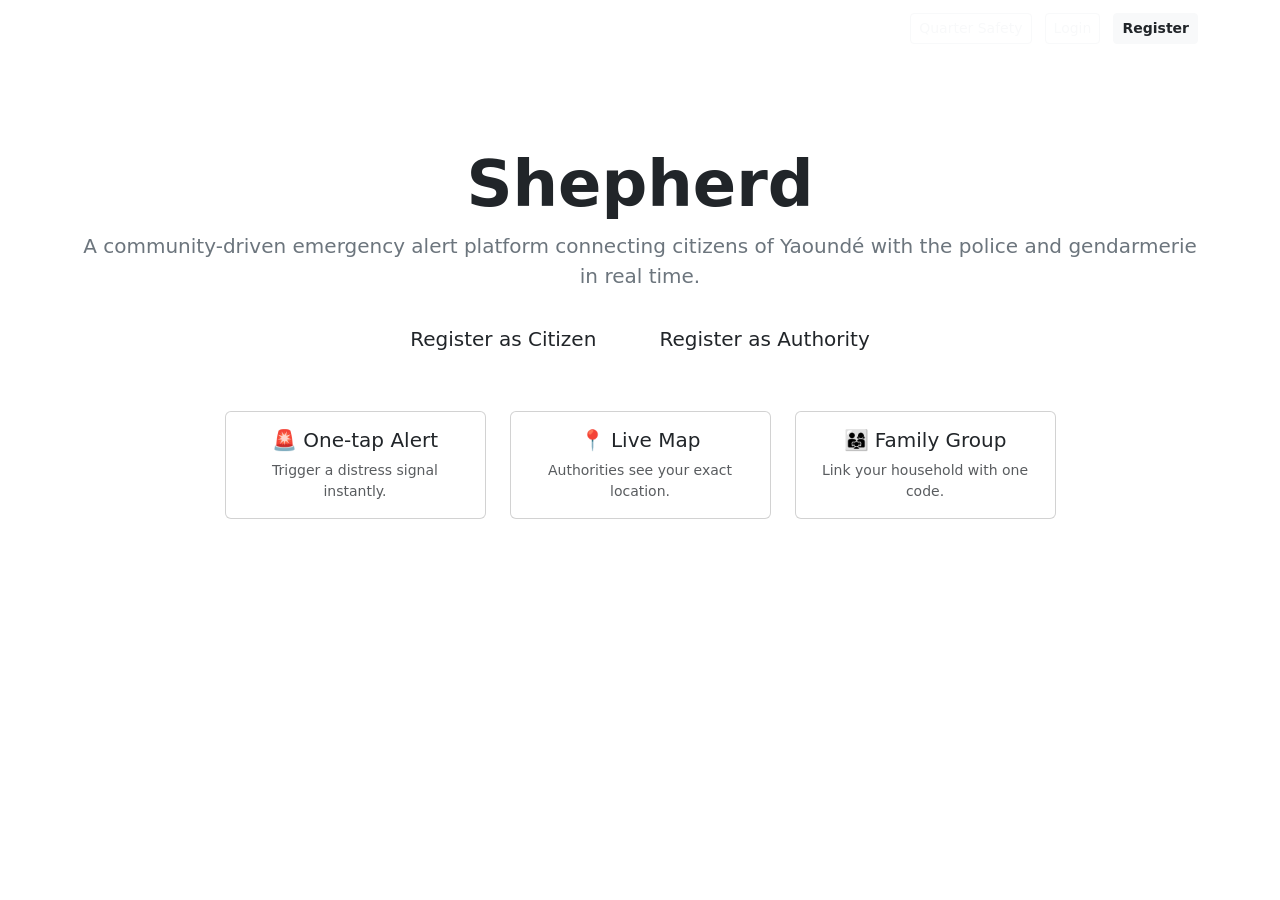
==== src/main/resources/templates/index.html @ 5f276724 "Shepherd - initial commit" ====
<!DOCTYPE html>
<html xmlns:th="http://www.thymeleaf.org">
<head>
  <meta charset="UTF-8"/>
  <title>Shepherd — Community Safety for Yaoundé</title>
  <link href="https://cdn.jsdelivr.net/npm/bootstrap@5.3.2/dist/css/bootstrap.min.css" rel="stylesheet"/>
  <link rel="stylesheet" href="/css/shepherd.css"/>
</head>
<body>
  <nav class="navbar navbar-expand-lg navbar-shepherd">
    <div class="container">
      <a class="navbar-brand text-white fw-bold" href="/">Shepherd</a>
      <div>
        <a href="/quarters" class="btn btn-outline-light btn-sm me-2">Quarter Safety</a>
        <a href="/login" class="btn btn-outline-light btn-sm me-2">Login</a>
        <a href="/register" class="btn btn-light btn-sm fw-bold" style="color:var(--sky);">Register</a>
      </div>
    </div>
  </nav>

  <div class="container text-center" style="margin-top:10vh;">
    <h1 class="display-3 fw-bold" style="color:var(--sky);">Shepherd</h1>
    <p class="lead text-secondary">
      A community-driven emergency alert platform connecting citizens of Yaoundé
      with the police and gendarmerie in real time.
    </p>
    <div class="mt-4">
      <a href="/register" class="btn btn-shepherd btn-lg me-2 px-4">Register as Citizen</a>
      <a href="/authority-register" class="btn btn-outline-shepherd btn-lg px-4">Register as Authority</a>
    </div>

    <div class="row mt-5 justify-content-center">
      <div class="col-md-3 mb-3">
        <div class="card p-3">
          <h5>🚨 One-tap Alert</h5>
          <p class="small text-muted mb-0">Trigger a distress signal instantly.</p>
        </div>
      </div>
      <div class="col-md-3 mb-3">
        <div class="card p-3">
          <h5>📍 Live Map</h5>
          <p class="small text-muted mb-0">Authorities see your exact location.</p>
        </div>
      </div>
      <div class="col-md-3 mb-3">
        <div class="card p-3">
          <h5>👨‍👩‍👧 Family Group</h5>
          <p class="small text-muted mb-0">Link your household with one code.</p>
        </div>
      </div>
    </div>
  </div>
</body>
</html>
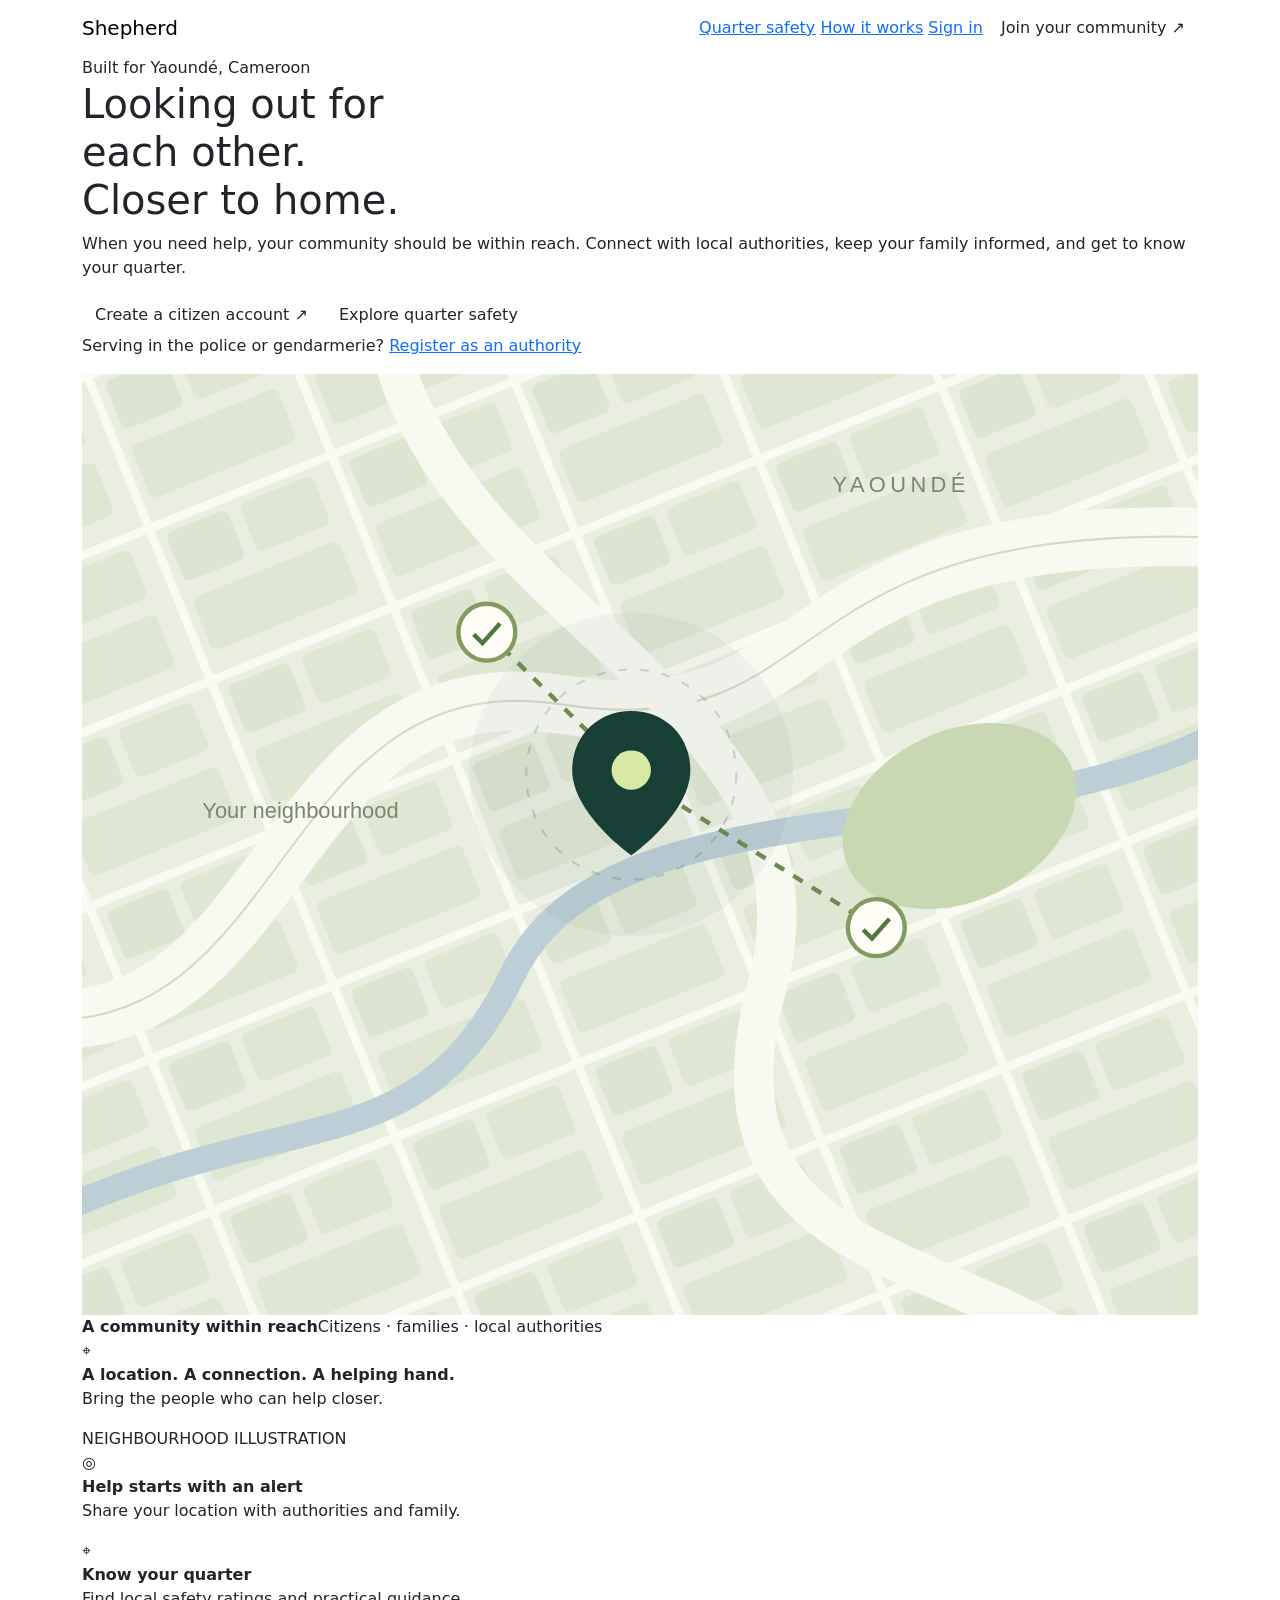
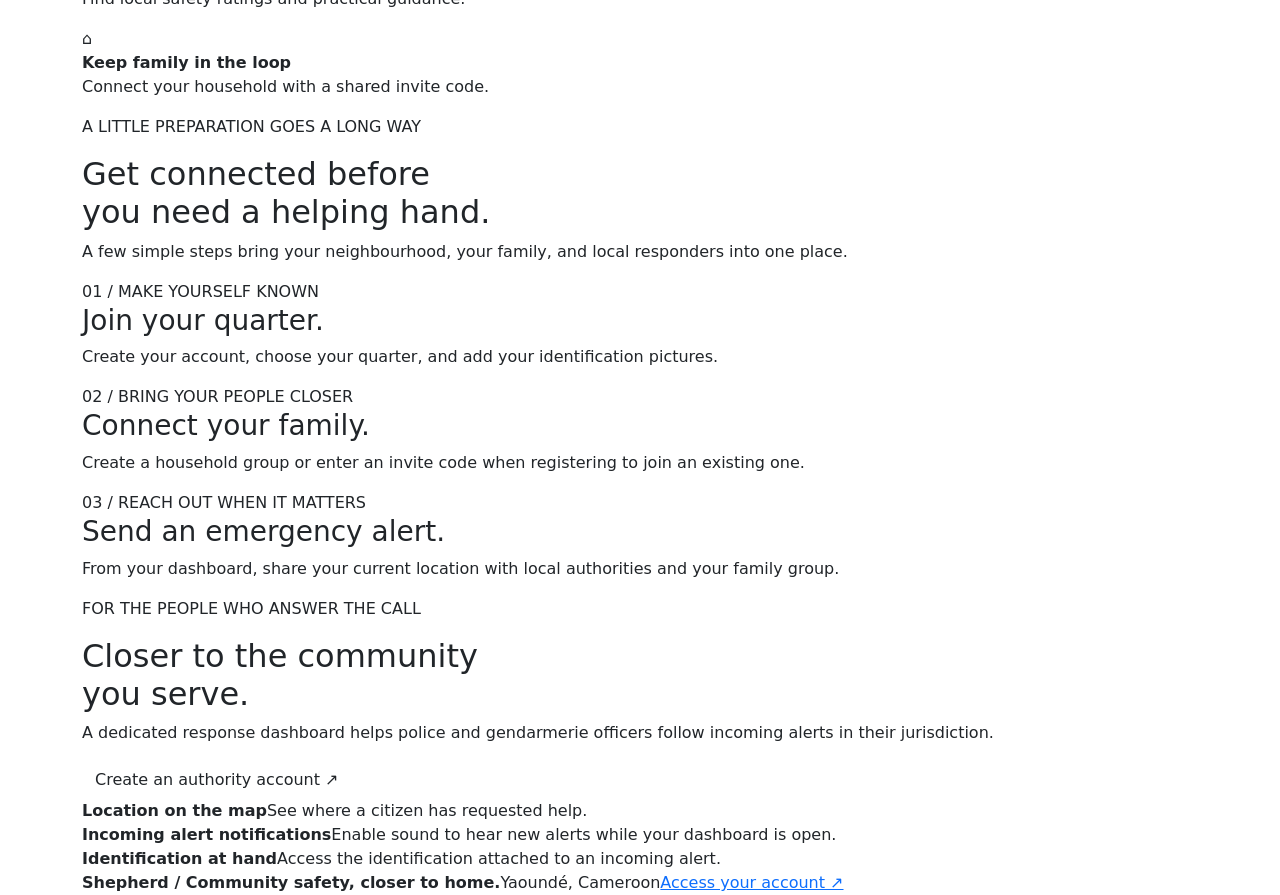
==== commit 627b4592: "Redesign Shepherd frontend and improve dashboard interactions" ====
--- a/src/main/resources/templates/index.html
+++ b/src/main/resources/templates/index.html
@@ -1,54 +1,71 @@
 <!DOCTYPE html>
-<html xmlns:th="http://www.thymeleaf.org">
+<html lang="en" xmlns:th="http://www.thymeleaf.org">
 <head>
   <meta charset="UTF-8"/>
-  <title>Shepherd — Community Safety for Yaoundé</title>
+  <meta name="viewport" content="width=device-width, initial-scale=1"/>
+  <meta name="theme-color" content="#173f35"/>
+  <meta name="description" content="Shepherd connects citizens of Yaoundé with local authorities and their families through location-based emergency alerts and quarter safety guidance."/>
+  <title>Shepherd — A safer community, together</title>
   <link href="https://cdn.jsdelivr.net/npm/bootstrap@5.3.2/dist/css/bootstrap.min.css" rel="stylesheet"/>
-  <link rel="stylesheet" href="/css/shepherd.css"/>
+  <link rel="stylesheet" href="shepherd.css" th:href="@{/css/shepherd.css}"/>
 </head>
-<body>
-  <nav class="navbar navbar-expand-lg navbar-shepherd">
+<body class="home">
+  <nav class="navbar navbar-expand-lg navbar-shepherd home-nav" aria-label="Main navigation">
     <div class="container">
-      <a class="navbar-brand text-white fw-bold" href="/">Shepherd</a>
-      <div>
-        <a href="/quarters" class="btn btn-outline-light btn-sm me-2">Quarter Safety</a>
-        <a href="/login" class="btn btn-outline-light btn-sm me-2">Login</a>
-        <a href="/register" class="btn btn-light btn-sm fw-bold" style="color:var(--sky);">Register</a>
+      <a class="navbar-brand" href="index.html" th:href="@{/}">Shepherd<span class="visually-hidden"> home</span></a>
+      <div class="home-links">
+        <a href="quarters.html" th:href="@{/quarters}">Quarter safety</a>
+        <a href="#how-it-works" class="hide-mobile">How it works</a>
+        <a href="login.html" th:href="@{/login}">Sign in</a>
+        <a href="register.html" th:href="@{/register}" class="btn btn-shepherd">Join your community <span aria-hidden="true">↗</span></a>
       </div>
     </div>
   </nav>
-
-  <div class="container text-center" style="margin-top:10vh;">
-    <h1 class="display-3 fw-bold" style="color:var(--sky);">Shepherd</h1>
-    <p class="lead text-secondary">
-      A community-driven emergency alert platform connecting citizens of Yaoundé
-      with the police and gendarmerie in real time.
-    </p>
-    <div class="mt-4">
-      <a href="/register" class="btn btn-shepherd btn-lg me-2 px-4">Register as Citizen</a>
-      <a href="/authority-register" class="btn btn-outline-shepherd btn-lg px-4">Register as Authority</a>
-    </div>
-
-    <div class="row mt-5 justify-content-center">
-      <div class="col-md-3 mb-3">
-        <div class="card p-3">
-          <h5>🚨 One-tap Alert</h5>
-          <p class="small text-muted mb-0">Trigger a distress signal instantly.</p>
+  <main id="main" class="container">
+    <section class="hero" aria-labelledby="hero-title">
+      <div class="hero-copy">
+        <div class="location-tag">Built for Yaoundé, Cameroon</div>
+        <h1 id="hero-title">Looking out for<br/>each other.<br/><span>Closer to home.</span></h1>
+        <p>When you need help, your community should be within reach. Connect with local authorities, keep your family informed, and get to know your quarter.</p>
+        <div class="hero-actions">
+          <a class="btn btn-shepherd" href="register.html" th:href="@{/register}">Create a citizen account <span aria-hidden="true">↗</span></a>
+          <a class="btn btn-outline-shepherd" href="quarters.html" th:href="@{/quarters}">Explore quarter safety</a>
         </div>
+        <p class="hero-note">Serving in the police or gendarmerie? <a href="authority-register.html" th:href="@{/authority-register}">Register as an authority</a></p>
       </div>
-      <div class="col-md-3 mb-3">
-        <div class="card p-3">
-          <h5>📍 Live Map</h5>
-          <p class="small text-muted mb-0">Authorities see your exact location.</p>
-        </div>
+      <div class="hero-map">
+        <svg class="illustrated-map" viewBox="0 0 510 430" role="img" aria-label="Illustration of a connected neighbourhood in Yaoundé">
+          <defs><pattern id="blocks" width="90" height="75" patternUnits="userSpaceOnUse" patternTransform="rotate(-22)"><rect width="90" height="75" fill="#e9eee0"/><rect x="8" y="7" width="30" height="24" rx="3" fill="#dce5cf"/><rect x="44" y="7" width="36" height="24" rx="3" fill="#dfe7d3"/><rect x="8" y="39" width="72" height="26" rx="3" fill="#dfe7d3"/><path d="M0 0H90M0 0V75" stroke="#f9faf2" stroke-width="8"/></pattern></defs>
+          <rect width="510" height="430" fill="url(#blocks)"/>
+          <path d="M-20 295C95 302 90 131 219 151S309 65 525 75" fill="none" stroke="#f8faf1" stroke-width="27"/>
+          <path d="M-20 295C95 302 90 131 219 151S309 65 525 75" fill="none" stroke="#d4dcc6" stroke-width="1"/>
+          <path d="M138 -25C161 111 349 148 313 280S410 401 465 455" fill="none" stroke="#f8faf1" stroke-width="18"/>
+          <path d="M-30 392C90 330 152 367 197 274S430 224 539 154" fill="none" stroke="#bdcfd6" stroke-width="12"/>
+          <ellipse cx="401" cy="202" rx="56" ry="39" fill="#c8d8b3" transform="rotate(-25 401 202)"/>
+          <circle cx="251" cy="183" r="74" fill="#173f35" opacity=".045"/><circle cx="251" cy="183" r="48" fill="none" stroke="#173f35" stroke-opacity=".18" stroke-dasharray="4 6"/>
+          <path d="M185 118L251 183L363 253" fill="none" stroke="#6d8a52" stroke-width="2" stroke-dasharray="5 5"/>
+          <circle cx="185" cy="118" r="13" fill="#fffdf6" stroke="#819b62" stroke-width="2"/><path d="M179 119L183 123L191 114" fill="none" stroke="#547645" stroke-width="2"/>
+          <circle cx="363" cy="253" r="13" fill="#fffdf6" stroke="#819b62" stroke-width="2"/><path d="M357 254L361 258L369 249" fill="none" stroke="#547645" stroke-width="2"/>
+          <path d="M251 154C235 154 224 166 224 181C224 201 251 220 251 220S278 201 278 181C278 166 267 154 251 154" fill="#173f35"/><circle cx="251" cy="181" r="9" fill="#d7e9a3"/>
+          <text x="343" y="54" fill="#7a876f" font-size="10" font-family="sans-serif" letter-spacing="2">YAOUNDÉ</text><text x="55" y="203" fill="#7a876f" font-size="10" font-family="sans-serif">Your neighbourhood</text>
+        </svg>
+        <div class="map-top-label"><strong>A community within reach</strong><span>Citizens · families · local authorities</span></div>
+        <div class="map-card"><div class="map-card-icon" aria-hidden="true">⌖</div><div><strong>A location. A connection. A helping hand.</strong><p>Bring the people who can help closer.</p></div></div>
+        <span class="map-note">NEIGHBOURHOOD ILLUSTRATION</span>
       </div>
-      <div class="col-md-3 mb-3">
-        <div class="card p-3">
-          <h5>👨‍👩‍👧 Family Group</h5>
-          <p class="small text-muted mb-0">Link your household with one code.</p>
-        </div>
-      </div>
-    </div>
-  </div>
+    </section>
+    <section class="feature-strip" aria-label="Platform features">
+      <div class="strip-item"><span class="feature-icon" aria-hidden="true">◎</span><div><strong>Help starts with an alert</strong><p>Share your location with authorities and family.</p></div></div>
+      <div class="strip-item"><span class="feature-icon" aria-hidden="true">⌖</span><div><strong>Know your quarter</strong><p>Find local safety ratings and practical guidance.</p></div></div>
+      <div class="strip-item"><span class="feature-icon" aria-hidden="true">⌂</span><div><strong>Keep family in the loop</strong><p>Connect your household with a shared invite code.</p></div></div>
+    </section>
+    <section id="how-it-works" class="how-section" aria-labelledby="how-title">
+      <div class="section-intro"><div><p class="eyebrow">A LITTLE PREPARATION GOES A LONG WAY</p><h2 id="how-title">Get connected before<br/>you need a helping hand.</h2></div><p>A few simple steps bring your neighbourhood, your family, and local responders into one place.</p></div>
+      <div class="steps"><article class="step"><span class="step-number">01 / MAKE YOURSELF KNOWN</span><h3>Join your quarter.</h3><p>Create your account, choose your quarter, and add your identification pictures.</p></article><article class="step"><span class="step-number">02 / BRING YOUR PEOPLE CLOSER</span><h3>Connect your family.</h3><p>Create a household group or enter an invite code when registering to join an existing one.</p></article><article class="step"><span class="step-number">03 / REACH OUT WHEN IT MATTERS</span><h3>Send an emergency alert.</h3><p>From your dashboard, share your current location with local authorities and your family group.</p></article></div>
+    </section>
+    <section class="community-band" aria-labelledby="community-title"><div><p class="eyebrow">FOR THE PEOPLE WHO ANSWER THE CALL</p><h2 id="community-title">Closer to the community<br/>you serve.</h2><p>A dedicated response dashboard helps police and gendarmerie officers follow incoming alerts in their jurisdiction.</p><a href="authority-register.html" th:href="@{/authority-register}" class="btn btn-shepherd">Create an authority account <span aria-hidden="true">↗</span></a></div><div class="community-facts"><div><strong>Location on the map</strong><span>See where a citizen has requested help.</span></div><div><strong>Incoming alert notifications</strong><span>Enable sound to hear new alerts while your dashboard is open.</span></div><div><strong>Identification at hand</strong><span>Access the identification attached to an incoming alert.</span></div></div></section>
+  </main>
+  <footer class="site-footer"><div class="container footer-inner"><strong>Shepherd / Community safety, closer to home.</strong><span>Yaoundé, Cameroon</span><a href="login.html" th:href="@{/login}">Access your account ↗</a></div></footer>
+  <script src="shepherd.js" th:src="@{/js/shepherd.js}" defer></script>
 </body>
-</html>+</html>
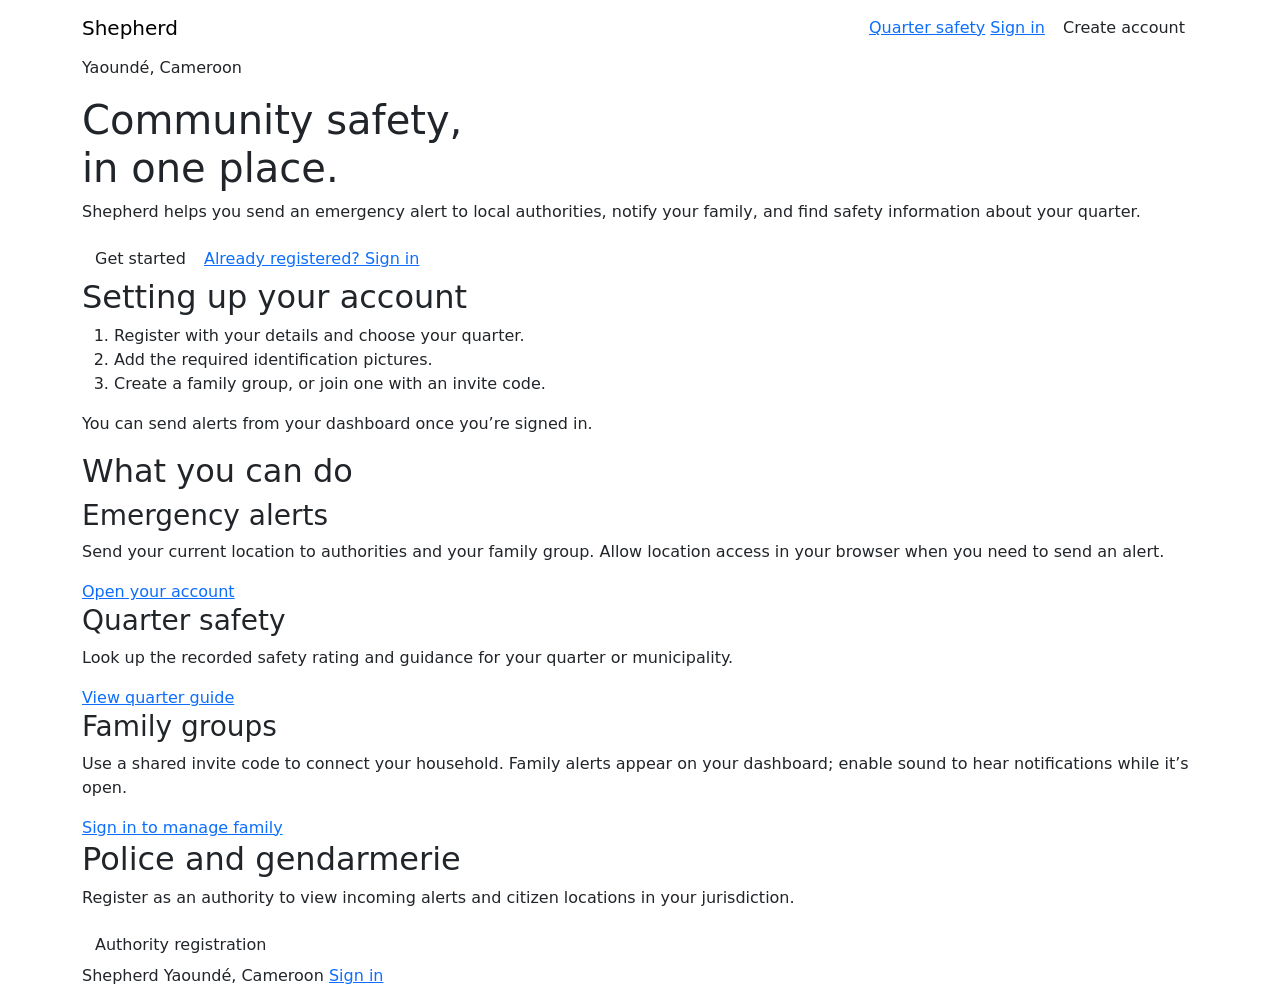
==== commit 3bd556de: "Simplify frontend with neutral styling and straightforward layouts" ====
--- a/src/main/resources/templates/index.html
+++ b/src/main/resources/templates/index.html
@@ -3,69 +3,81 @@
 <head>
   <meta charset="UTF-8"/>
   <meta name="viewport" content="width=device-width, initial-scale=1"/>
-  <meta name="theme-color" content="#173f35"/>
-  <meta name="description" content="Shepherd connects citizens of Yaoundé with local authorities and their families through location-based emergency alerts and quarter safety guidance."/>
-  <title>Shepherd — A safer community, together</title>
+  <meta name="theme-color" content="#ffffff"/>
+  <meta name="description" content="Emergency alerts, family groups and quarter safety information for residents of Yaoundé."/>
+  <title>Shepherd — Community safety in Yaoundé</title>
   <link href="https://cdn.jsdelivr.net/npm/bootstrap@5.3.2/dist/css/bootstrap.min.css" rel="stylesheet"/>
   <link rel="stylesheet" href="shepherd.css" th:href="@{/css/shepherd.css}"/>
 </head>
 <body class="home">
-  <nav class="navbar navbar-expand-lg navbar-shepherd home-nav" aria-label="Main navigation">
+  <nav class="navbar navbar-expand-lg navbar-shepherd" aria-label="Main navigation">
     <div class="container">
-      <a class="navbar-brand" href="index.html" th:href="@{/}">Shepherd<span class="visually-hidden"> home</span></a>
+      <a class="navbar-brand" href="index.html" th:href="@{/}">Shepherd</a>
       <div class="home-links">
         <a href="quarters.html" th:href="@{/quarters}">Quarter safety</a>
-        <a href="#how-it-works" class="hide-mobile">How it works</a>
         <a href="login.html" th:href="@{/login}">Sign in</a>
-        <a href="register.html" th:href="@{/register}" class="btn btn-shepherd">Join your community <span aria-hidden="true">↗</span></a>
+        <a href="register.html" th:href="@{/register}" class="btn btn-shepherd">Create account</a>
       </div>
     </div>
   </nav>
+
   <main id="main" class="container">
-    <section class="hero" aria-labelledby="hero-title">
-      <div class="hero-copy">
-        <div class="location-tag">Built for Yaoundé, Cameroon</div>
-        <h1 id="hero-title">Looking out for<br/>each other.<br/><span>Closer to home.</span></h1>
-        <p>When you need help, your community should be within reach. Connect with local authorities, keep your family informed, and get to know your quarter.</p>
-        <div class="hero-actions">
-          <a class="btn btn-shepherd" href="register.html" th:href="@{/register}">Create a citizen account <span aria-hidden="true">↗</span></a>
-          <a class="btn btn-outline-shepherd" href="quarters.html" th:href="@{/quarters}">Explore quarter safety</a>
+    <section class="home-intro" aria-labelledby="home-title">
+      <div>
+        <p class="home-location">Yaoundé, Cameroon</p>
+        <h1 id="home-title">Community safety,<br/>in one place.</h1>
+        <p class="intro-description">Shepherd helps you send an emergency alert to local authorities, notify your family, and find safety information about your quarter.</p>
+        <div class="home-actions">
+          <a class="btn btn-shepherd" href="register.html" th:href="@{/register}">Get started</a>
+          <a href="login.html" th:href="@{/login}">Already registered? Sign in</a>
         </div>
-        <p class="hero-note">Serving in the police or gendarmerie? <a href="authority-register.html" th:href="@{/authority-register}">Register as an authority</a></p>
       </div>
-      <div class="hero-map">
-        <svg class="illustrated-map" viewBox="0 0 510 430" role="img" aria-label="Illustration of a connected neighbourhood in Yaoundé">
-          <defs><pattern id="blocks" width="90" height="75" patternUnits="userSpaceOnUse" patternTransform="rotate(-22)"><rect width="90" height="75" fill="#e9eee0"/><rect x="8" y="7" width="30" height="24" rx="3" fill="#dce5cf"/><rect x="44" y="7" width="36" height="24" rx="3" fill="#dfe7d3"/><rect x="8" y="39" width="72" height="26" rx="3" fill="#dfe7d3"/><path d="M0 0H90M0 0V75" stroke="#f9faf2" stroke-width="8"/></pattern></defs>
-          <rect width="510" height="430" fill="url(#blocks)"/>
-          <path d="M-20 295C95 302 90 131 219 151S309 65 525 75" fill="none" stroke="#f8faf1" stroke-width="27"/>
-          <path d="M-20 295C95 302 90 131 219 151S309 65 525 75" fill="none" stroke="#d4dcc6" stroke-width="1"/>
-          <path d="M138 -25C161 111 349 148 313 280S410 401 465 455" fill="none" stroke="#f8faf1" stroke-width="18"/>
-          <path d="M-30 392C90 330 152 367 197 274S430 224 539 154" fill="none" stroke="#bdcfd6" stroke-width="12"/>
-          <ellipse cx="401" cy="202" rx="56" ry="39" fill="#c8d8b3" transform="rotate(-25 401 202)"/>
-          <circle cx="251" cy="183" r="74" fill="#173f35" opacity=".045"/><circle cx="251" cy="183" r="48" fill="none" stroke="#173f35" stroke-opacity=".18" stroke-dasharray="4 6"/>
-          <path d="M185 118L251 183L363 253" fill="none" stroke="#6d8a52" stroke-width="2" stroke-dasharray="5 5"/>
-          <circle cx="185" cy="118" r="13" fill="#fffdf6" stroke="#819b62" stroke-width="2"/><path d="M179 119L183 123L191 114" fill="none" stroke="#547645" stroke-width="2"/>
-          <circle cx="363" cy="253" r="13" fill="#fffdf6" stroke="#819b62" stroke-width="2"/><path d="M357 254L361 258L369 249" fill="none" stroke="#547645" stroke-width="2"/>
-          <path d="M251 154C235 154 224 166 224 181C224 201 251 220 251 220S278 201 278 181C278 166 267 154 251 154" fill="#173f35"/><circle cx="251" cy="181" r="9" fill="#d7e9a3"/>
-          <text x="343" y="54" fill="#7a876f" font-size="10" font-family="sans-serif" letter-spacing="2">YAOUNDÉ</text><text x="55" y="203" fill="#7a876f" font-size="10" font-family="sans-serif">Your neighbourhood</text>
-        </svg>
-        <div class="map-top-label"><strong>A community within reach</strong><span>Citizens · families · local authorities</span></div>
-        <div class="map-card"><div class="map-card-icon" aria-hidden="true">⌖</div><div><strong>A location. A connection. A helping hand.</strong><p>Bring the people who can help closer.</p></div></div>
-        <span class="map-note">NEIGHBOURHOOD ILLUSTRATION</span>
+      <aside class="getting-started" aria-labelledby="start-title">
+        <h2 id="start-title">Setting up your account</h2>
+        <ol>
+          <li>Register with your details and choose your quarter.</li>
+          <li>Add the required identification pictures.</li>
+          <li>Create a family group, or join one with an invite code.</li>
+        </ol>
+        <p>You can send alerts from your dashboard once you’re signed in.</p>
+      </aside>
+    </section>
+
+    <section class="home-services" aria-labelledby="services-title">
+      <h2 id="services-title">What you can do</h2>
+      <div class="service-row">
+        <h3>Emergency alerts</h3>
+        <p>Send your current location to authorities and your family group. Allow location access in your browser when you need to send an alert.</p>
+        <a href="login.html" th:href="@{/login}">Open your account</a>
+      </div>
+      <div class="service-row">
+        <h3>Quarter safety</h3>
+        <p>Look up the recorded safety rating and guidance for your quarter or municipality.</p>
+        <a href="quarters.html" th:href="@{/quarters}">View quarter guide</a>
+      </div>
+      <div class="service-row">
+        <h3>Family groups</h3>
+        <p>Use a shared invite code to connect your household. Family alerts appear on your dashboard; enable sound to hear notifications while it’s open.</p>
+        <a href="login.html" th:href="@{/login}">Sign in to manage family</a>
       </div>
     </section>
-    <section class="feature-strip" aria-label="Platform features">
-      <div class="strip-item"><span class="feature-icon" aria-hidden="true">◎</span><div><strong>Help starts with an alert</strong><p>Share your location with authorities and family.</p></div></div>
-      <div class="strip-item"><span class="feature-icon" aria-hidden="true">⌖</span><div><strong>Know your quarter</strong><p>Find local safety ratings and practical guidance.</p></div></div>
-      <div class="strip-item"><span class="feature-icon" aria-hidden="true">⌂</span><div><strong>Keep family in the loop</strong><p>Connect your household with a shared invite code.</p></div></div>
+
+    <section class="authority-note" aria-labelledby="authority-title">
+      <div>
+        <h2 id="authority-title">Police and gendarmerie</h2>
+        <p>Register as an authority to view incoming alerts and citizen locations in your jurisdiction.</p>
+      </div>
+      <a class="btn btn-outline-shepherd" href="authority-register.html" th:href="@{/authority-register}">Authority registration</a>
     </section>
-    <section id="how-it-works" class="how-section" aria-labelledby="how-title">
-      <div class="section-intro"><div><p class="eyebrow">A LITTLE PREPARATION GOES A LONG WAY</p><h2 id="how-title">Get connected before<br/>you need a helping hand.</h2></div><p>A few simple steps bring your neighbourhood, your family, and local responders into one place.</p></div>
-      <div class="steps"><article class="step"><span class="step-number">01 / MAKE YOURSELF KNOWN</span><h3>Join your quarter.</h3><p>Create your account, choose your quarter, and add your identification pictures.</p></article><article class="step"><span class="step-number">02 / BRING YOUR PEOPLE CLOSER</span><h3>Connect your family.</h3><p>Create a household group or enter an invite code when registering to join an existing one.</p></article><article class="step"><span class="step-number">03 / REACH OUT WHEN IT MATTERS</span><h3>Send an emergency alert.</h3><p>From your dashboard, share your current location with local authorities and your family group.</p></article></div>
-    </section>
-    <section class="community-band" aria-labelledby="community-title"><div><p class="eyebrow">FOR THE PEOPLE WHO ANSWER THE CALL</p><h2 id="community-title">Closer to the community<br/>you serve.</h2><p>A dedicated response dashboard helps police and gendarmerie officers follow incoming alerts in their jurisdiction.</p><a href="authority-register.html" th:href="@{/authority-register}" class="btn btn-shepherd">Create an authority account <span aria-hidden="true">↗</span></a></div><div class="community-facts"><div><strong>Location on the map</strong><span>See where a citizen has requested help.</span></div><div><strong>Incoming alert notifications</strong><span>Enable sound to hear new alerts while your dashboard is open.</span></div><div><strong>Identification at hand</strong><span>Access the identification attached to an incoming alert.</span></div></div></section>
   </main>
-  <footer class="site-footer"><div class="container footer-inner"><strong>Shepherd / Community safety, closer to home.</strong><span>Yaoundé, Cameroon</span><a href="login.html" th:href="@{/login}">Access your account ↗</a></div></footer>
+
+  <footer class="site-footer">
+    <div class="container footer-inner">
+      <span>Shepherd</span>
+      <span>Yaoundé, Cameroon</span>
+      <a href="login.html" th:href="@{/login}">Sign in</a>
+    </div>
+  </footer>
   <script src="shepherd.js" th:src="@{/js/shepherd.js}" defer></script>
 </body>
 </html>
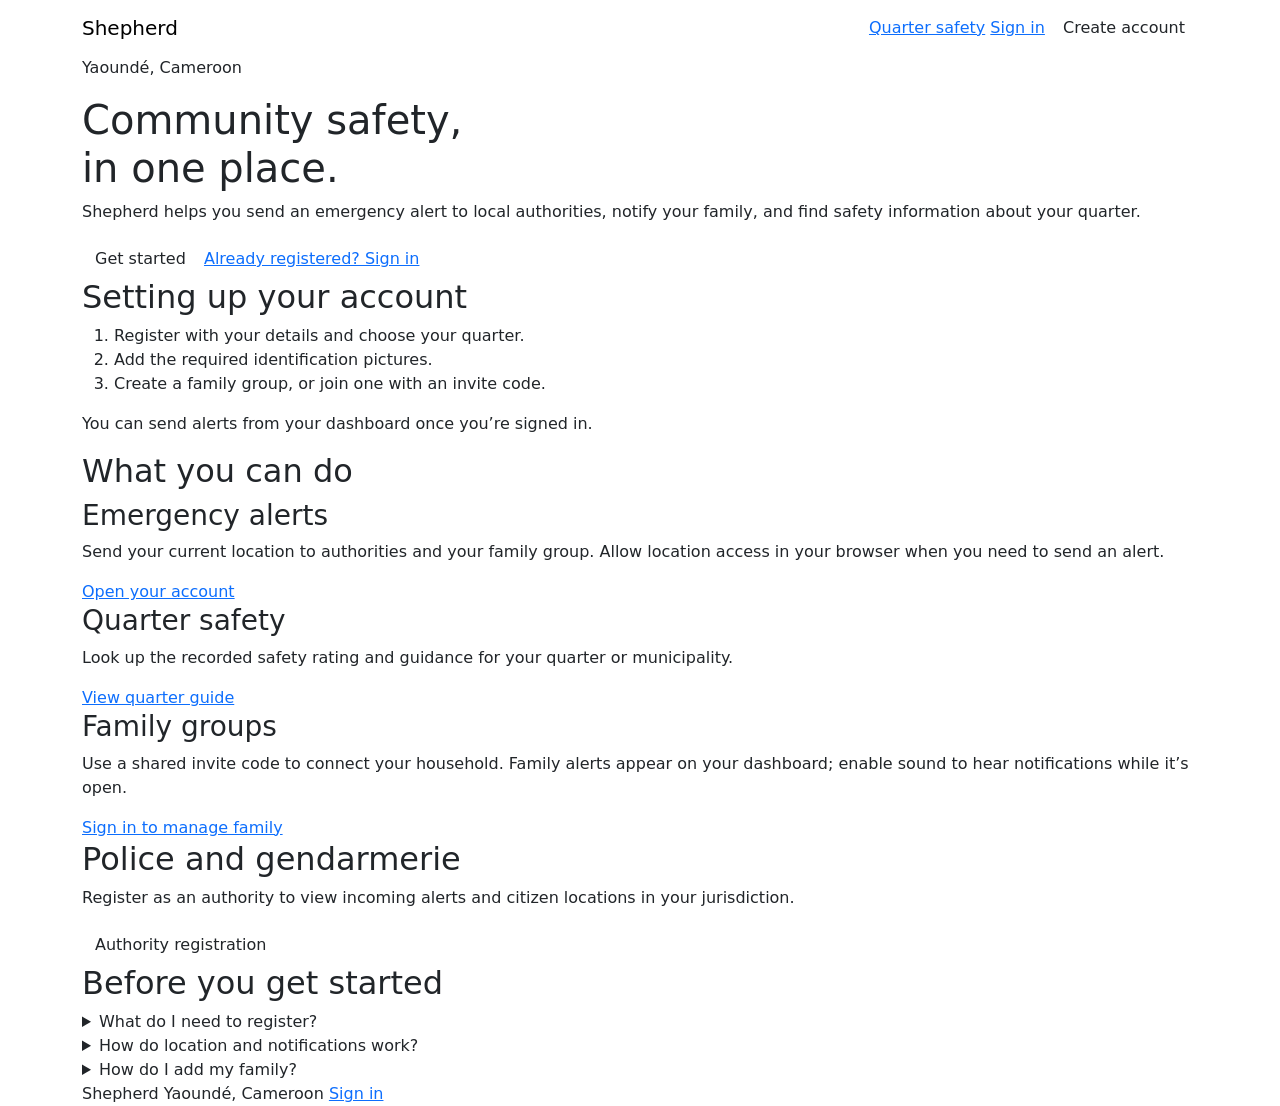
==== commit c204aeab: "Update all pages, validate authentication and fix alert dashboard flows" ====
--- a/src/main/resources/templates/index.html
+++ b/src/main/resources/templates/index.html
@@ -69,6 +69,7 @@
       </div>
       <a class="btn btn-outline-shepherd" href="authority-register.html" th:href="@{/authority-register}">Authority registration</a>
     </section>
+    <section class="home-faq"><h2>Before you get started</h2><details><summary>What do I need to register?</summary><p>Your name, email address, a password of at least 7 characters, your quarter, and two identification pictures. Authorities register with their service and badge details.</p></details><details><summary>How do location and notifications work?</summary><p>Allow location access when sending an alert. Enable sound from your dashboard and keep the page open to hear incoming notifications.</p></details><details><summary>How do I add my family?</summary><p>Create a family group after signing in, then share its invite code. New household members enter that code when registering.</p></details></section>
   </main>
 
   <footer class="site-footer">
